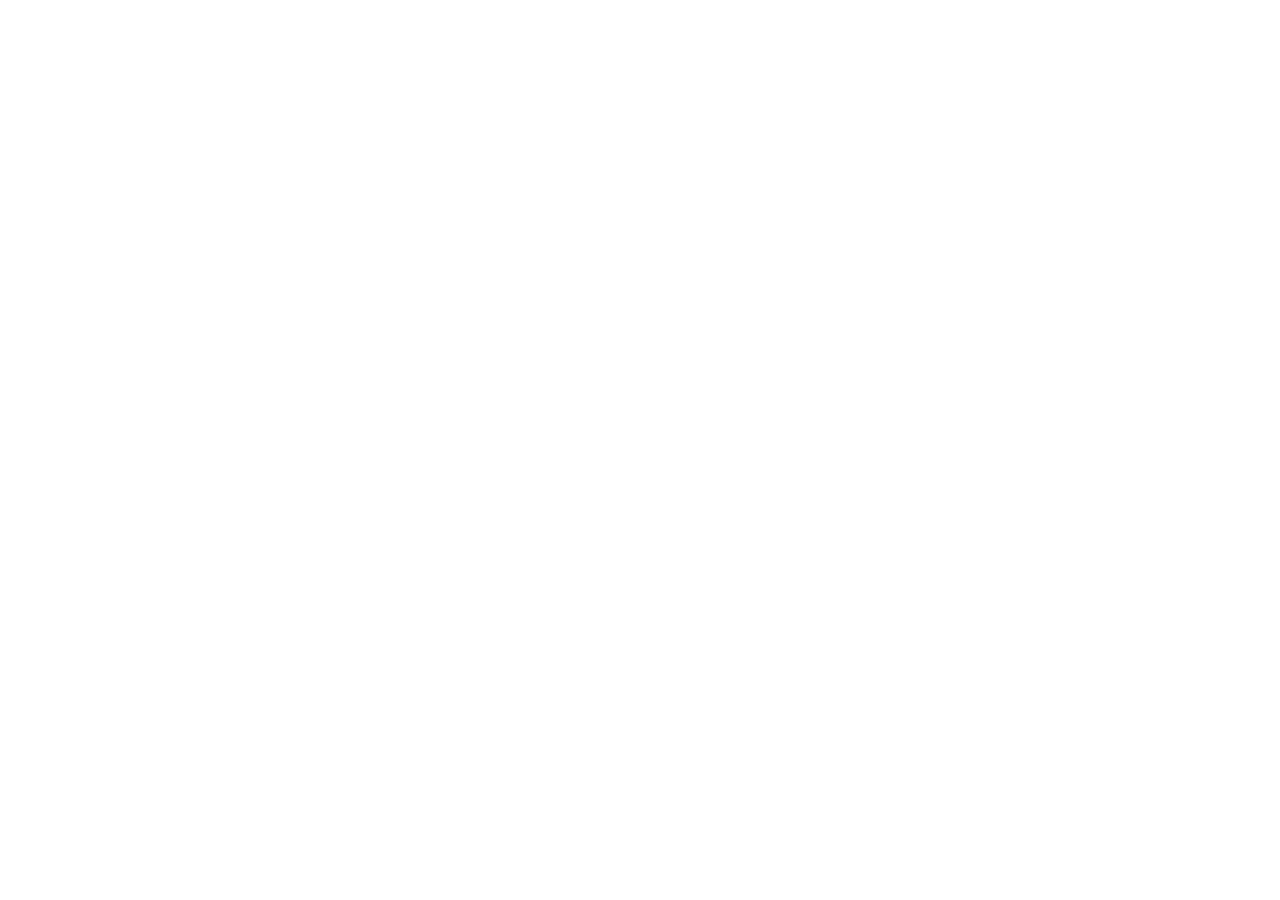
==== Pagina/Mipag.html @ 7a3989ac "agrego tp3 tp4 y pag" ====
<!DOCTYPE html>
<html lang="es">
<head>
    <meta charset="UTF-8">
    <meta name="viewport" content="width=device-width, initial-scale=1.0">
    <title>Milagros</title>

    <link rel="stylesheet" href="style.css">    
</head>
<body>
    
    
</body>
</html>
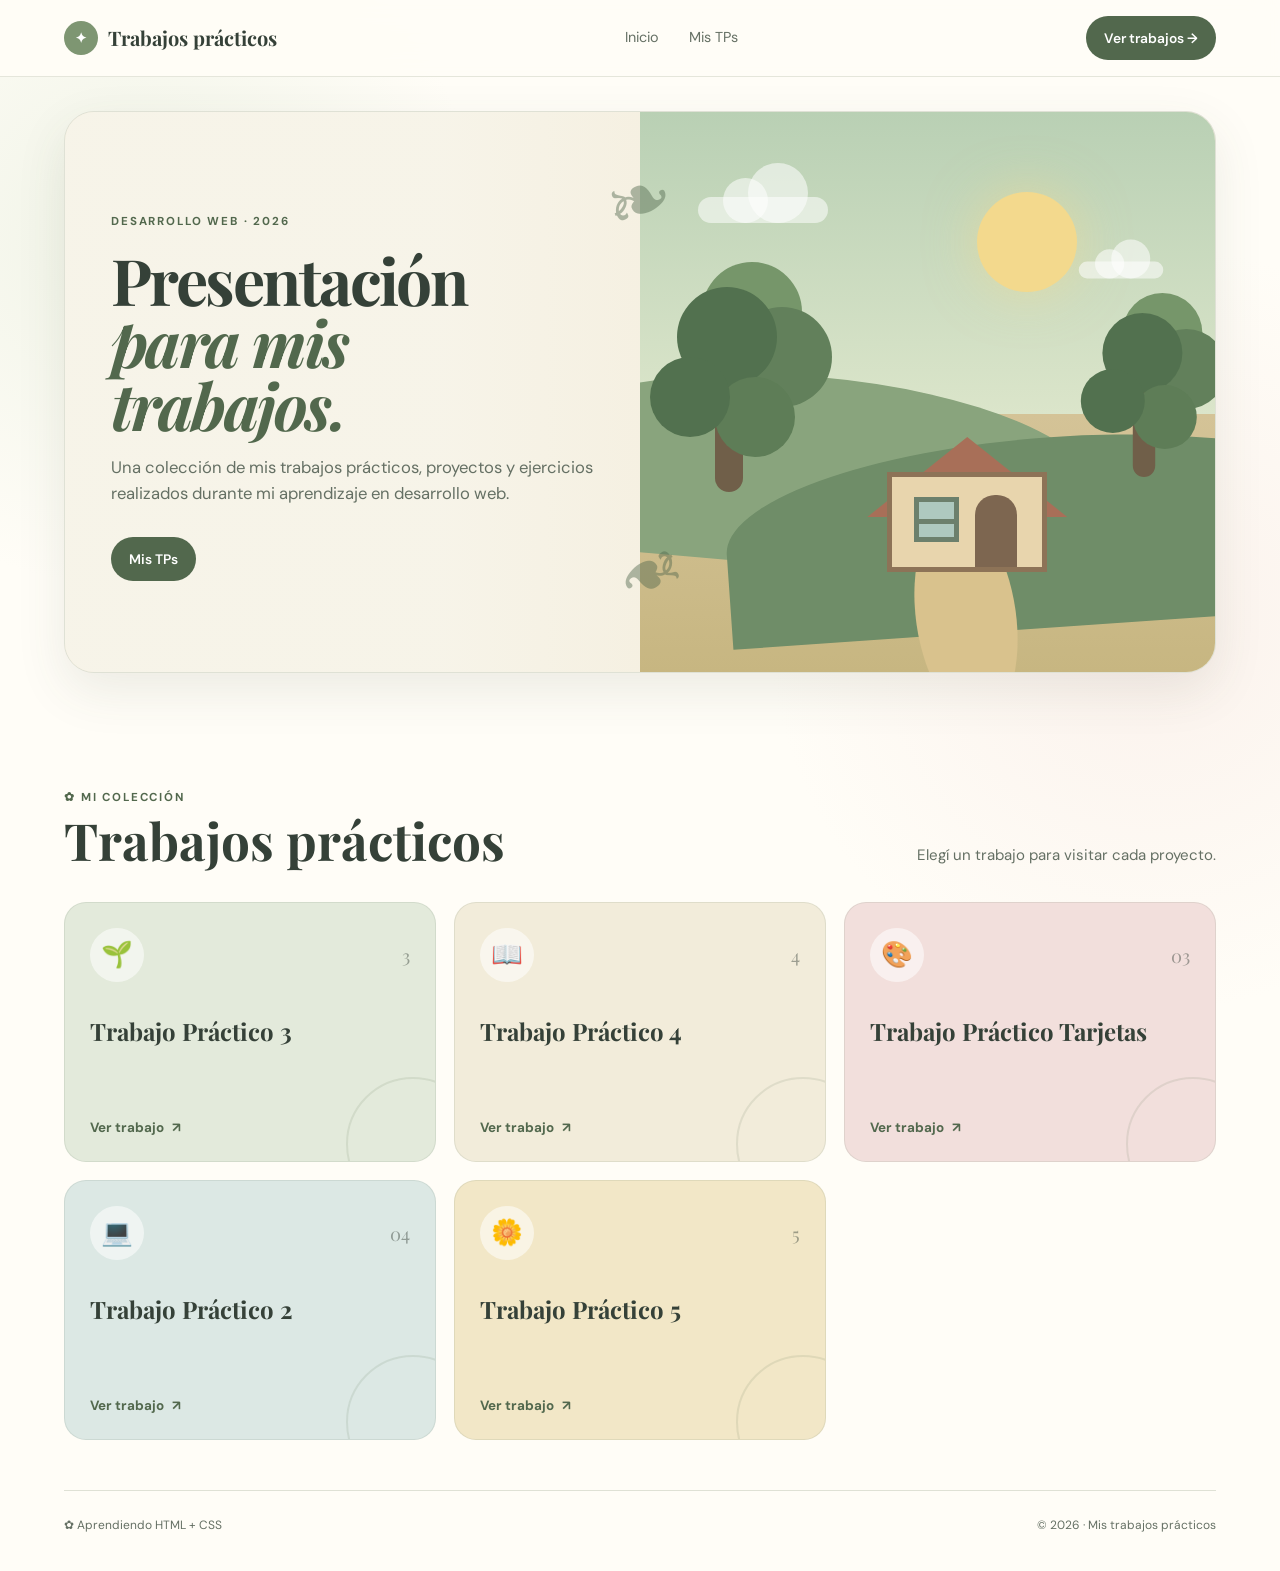
==== commit 89196baf: "actualizacion pag" ====
--- a/Pagina/Mipag.html
+++ b/Pagina/Mipag.html
@@ -3,13 +3,142 @@
 <head>
     <meta charset="UTF-8">
     <meta name="viewport" content="width=device-width, initial-scale=1.0">
-    <title>Milagros</title>
+    <meta name="description" content="Landing page personal con acceso a mis trabajos prácticos.">
+    <title>Milagros Chaile | TPs</title>
 
-    <link rel="stylesheet" href="style.css">    
+
+    <link rel="stylesheet" href="style.css">
 </head>
 <body>
-    
-    
+
+
+    <nav class="navbar">
+        <div class="nav-container">
+            <a href="#inicio" class="logo">
+                <span class="logo-mark">✦</span>
+                <span>Trabajos prácticos</span>
+            </a>
+
+            <div class="nav-links">
+                <a href="#inicio">Inicio</a>
+                <a href="#trabajos">Mis TPs</a>
+            </div>
+
+            <a href="#trabajos" class="nav-button">Ver trabajos →</a>
+        </div>
+    </nav>
+
+    <main>
+
+        <header id="inicio" class="hero">
+            <div class="hero-decoration leaf-one">❧</div>
+            <div class="hero-decoration leaf-two">❧</div>
+
+            <div class="hero-content">
+                <span class="eyebrow">DESARROLLO WEB · 2026</span>
+
+                <h1>
+                    Presentación 
+                    <span>para mis trabajos.</span>
+                </h1>
+
+                <p>
+                    Una colección de mis trabajos prácticos, proyectos y ejercicios
+                    realizados durante mi aprendizaje en desarrollo web.
+                </p>
+
+                <div class="hero-actions">
+                    <a href="#trabajos" class="primary-button"> Mis TPs</a>
+                </div>
+            </div>
+
+            <div class="hero-illustration" aria-hidden="true">
+                <div class="sun"></div>
+                <div class="hill hill-back"></div>
+                <div class="hill hill-front"></div>
+                <div class="tree tree-left"></div>
+                <div class="tree tree-right"></div>
+                <div class="house">
+                    <div class="house-roof"></div>
+                    <div class="house-body">
+                        <div class="window"></div>
+                        <div class="door"></div>
+                    </div>
+                </div>
+                <div class="path"></div>
+                <span class="cloud cloud-one"></span>
+                <span class="cloud cloud-two"></span>
+            </div>
+        </header>
+
+        <section id="trabajos" class="section works-section">
+            <div class="section-heading">
+                <div>
+                    <span class="section-kicker">✿ MI COLECCIÓN</span>
+                    <h2>Trabajos prácticos</h2>
+                </div>
+                <p>
+                    Elegí un trabajo para visitar cada proyecto.
+                </p>
+            </div>
+
+            <div class="works-grid">
+
+                <a href="../TP3/tarea3.html" class="work-card card-green">
+                    <div class="card-top">
+                        <span class="work-icon">🌱</span>
+                        <span class="card-number">3</span>
+                    </div>
+                    <h3>Trabajo Práctico 3</h3>
+                    <span class="card-link">Ver trabajo <b>↗</b></span>
+                </a>
+
+                <a href="../TP4clase7/Tp4.html" class="work-card card-cream">
+                    <div class="card-top">
+                        <span class="work-icon">📖</span>
+                        <span class="card-number">4</span>
+                    </div>
+                    <h3>Trabajo Práctico 4</h3>
+                    <span class="card-link">Ver trabajo <b>↗</b></span>
+                </a>
+
+                <a href="../claseTarjetas/Tarjetas.html" class="work-card card-pink">
+                    <div class="card-top">
+                        <span class="work-icon">🎨</span>
+                        <span class="card-number">03</span>
+                    </div>
+                    <h3>Trabajo Práctico Tarjetas</h3>
+                    <span class="card-link">Ver trabajo <b>↗</b></span>
+                </a>
+
+                <a href="../clase6/Tp2.html" class="work-card card-blue">
+                    <div class="card-top">
+                        <span class="work-icon">💻</span>
+                        <span class="card-number">04</span>
+                    </div>
+                    <h3>Trabajo Práctico 2</h3>
+                    <span class="card-link">Ver trabajo <b>↗</b></span>
+                </a>
+
+                <a href="../clase4/Clase4.html" class="work-card card-yellow">
+                    <div class="card-top">
+                        <span class="work-icon">🌼</span>
+                        <span class="card-number">5</span>
+                    </div>
+                    <h3>Trabajo Práctico 5</h3>
+                    <span class="card-link">Ver trabajo <b>↗</b></span>
+                </a>
+
+            </div>
+        </section>
+
+
+    </main>
+
+    <footer class="footer">
+        <span>✿ Aprendiendo HTML + CSS</span>
+        <span>© 2026 · Mis trabajos prácticos</span>
+    </footer>
+
 </body>
-</html>
-
+</html>
--- a/Pagina/style.css
+++ b/Pagina/style.css
@@ -0,0 +1,656 @@
+@import url('https://fonts.googleapis.com/css2?family=DM+Sans:wght@400;500;600;700&family=Playfair+Display:wght@500;600;700&display=swap');
+
+:root {
+    --ink: #354138;
+    --ink-soft: #657064;
+    --green: #7e9672;
+    --green-dark: #52684d;
+    --green-light: #dfe8d6;
+    --cream: #f7f4e9;
+    --paper: #fffdf7;
+    --pink: #f3dfdc;
+    --pink-dark: #b9827a;
+    --yellow: #f1e7c9;
+    --blue: #dce8e4;
+    --lavender: #e5e0eb;
+    --line: #dfe1d5;
+    --shadow: 0 18px 50px rgba(69, 79, 62, .10);
+    --radius: 22px;
+}
+
+* {
+    box-sizing: border-box;
+    margin: 0;
+    padding: 0;
+}
+
+html {
+    scroll-behavior: smooth;
+}
+
+body {
+    min-height: 100vh;
+    color: var(--ink);
+    background:
+        radial-gradient(circle at 10% 15%, rgba(222, 232, 211, .45), transparent 22rem),
+        radial-gradient(circle at 90% 40%, rgba(244, 224, 219, .38), transparent 24rem),
+        var(--paper);
+    font-family: "DM Sans", Arial, sans-serif;
+    line-height: 1.6;
+}
+
+a {
+    color: inherit;
+    text-decoration: none;
+}
+
+::selection {
+    background: var(--green-light);
+    color: var(--green-dark);
+}
+
+
+
+.navbar {
+    position: sticky;
+    top: 0;
+    z-index: 100;
+    padding: 16px 5%;
+    border-bottom: 1px solid rgba(223, 225, 213, .8);
+    background: rgba(255, 253, 247, .90);
+    backdrop-filter: blur(14px);
+}
+
+.nav-container {
+    width: min(1180px, 100%);
+    margin: auto;
+    display: flex;
+    align-items: center;
+    justify-content: space-between;
+    gap: 30px;
+}
+
+.logo {
+    display: flex;
+    align-items: center;
+    gap: 10px;
+    font-family: "Playfair Display", Georgia, serif;
+    font-size: 1.25rem;
+    font-weight: 700;
+}
+
+.logo-mark {
+    width: 34px;
+    height: 34px;
+    display: grid;
+    place-items: center;
+    border-radius: 50%;
+    color: white;
+    background: var(--green);
+    font-size: .9rem;
+}
+
+.nav-links {
+    display: flex;
+    align-items: center;
+    gap: 30px;
+    font-size: .9rem;
+    color: var(--ink-soft);
+}
+
+.nav-links a {
+    transition: color .2s ease;
+}
+
+.nav-links a:hover {
+    color: var(--green-dark);
+}
+
+.nav-button,
+.primary-button {
+    padding: 11px 18px;
+    border-radius: 999px;
+    color: white;
+    background: var(--green-dark);
+    font-size: .86rem;
+    font-weight: 600;
+    transition: transform .2s ease, box-shadow .2s ease;
+}
+
+.nav-button:hover,
+.primary-button:hover {
+    transform: translateY(-2px);
+    box-shadow: 0 10px 24px rgba(82, 104, 77, .20);
+}
+
+
+.hero {
+    width: min(1180px, 90%);
+    min-height: 560px;
+    margin: 34px auto 0;
+    position: relative;
+    display: grid;
+    grid-template-columns: 1fr 1fr;
+    overflow: hidden;
+    border: 1px solid var(--line);
+    border-radius: 30px;
+    background: #f2ead6;
+    box-shadow: var(--shadow);
+}
+
+.hero-content {
+    position: relative;
+    z-index: 3;
+    padding: 80px 8% 70px;
+    display: flex;
+    flex-direction: column;
+    justify-content: center;
+    background:
+        linear-gradient(90deg, rgba(247,244,233,.98) 65%, rgba(247,244,233,.62));
+}
+
+.eyebrow,
+.section-kicker {
+    color: var(--green-dark);
+    font-size: .72rem;
+    font-weight: 700;
+    letter-spacing: .16em;
+}
+
+.hero h1 {
+    max-width: 600px;
+    margin: 17px 0;
+    font-family: "Playfair Display", Georgia, serif;
+    font-size: clamp(3rem, 5vw, 5.2rem);
+    line-height: .98;
+    letter-spacing: -.04em;
+}
+
+.hero h1 span {
+    display: block;
+    color: var(--green-dark);
+    font-style: italic;
+}
+
+.hero p {
+    max-width: 500px;
+    color: var(--ink-soft);
+    font-size: 1.04rem;
+}
+
+.hero-actions {
+    display: flex;
+    align-items: center;
+    gap: 18px;
+    margin-top: 30px;
+}
+
+.secondary-button {
+    color: var(--green-dark);
+    font-size: .9rem;
+    font-weight: 600;
+}
+
+.hero-decoration {
+    position: absolute;
+    z-index: 4;
+    color: rgba(82, 104, 77, .45);
+    font-size: 5rem;
+    transform: rotate(-20deg);
+}
+
+.leaf-one {
+    top: 25px;
+    left: 47%;
+}
+
+.leaf-two {
+    bottom: 35px;
+    left: 48%;
+    transform: rotate(150deg);
+}
+
+/* Ilustración hecha únicamente con CSS */
+.hero-illustration {
+    position: relative;
+    min-height: 560px;
+    overflow: hidden;
+    background: linear-gradient(#b9d0b4 0%, #dbe5ca 54%, #d4c397 54%, #c7b681 100%);
+}
+
+.sun {
+    position: absolute;
+    top: 80px;
+    right: 24%;
+    width: 100px;
+    height: 100px;
+    border-radius: 50%;
+    background: #f3d98d;
+    box-shadow: 0 0 50px rgba(243, 217, 141, .55);
+}
+
+.cloud {
+    position: absolute;
+    width: 130px;
+    height: 26px;
+    border-radius: 50px;
+    background: rgba(255, 255, 255, .55);
+}
+
+.cloud::before,
+.cloud::after {
+    content: "";
+    position: absolute;
+    bottom: 0;
+    border-radius: 50%;
+    background: inherit;
+}
+
+.cloud::before {
+    left: 25px;
+    width: 45px;
+    height: 45px;
+}
+
+.cloud::after {
+    right: 20px;
+    width: 60px;
+    height: 60px;
+}
+
+.cloud-one {
+    top: 85px;
+    left: 10%;
+}
+
+.cloud-two {
+    top: 145px;
+    right: 5%;
+    transform: scale(.65);
+}
+
+.hill {
+    position: absolute;
+    bottom: 105px;
+    width: 100%;
+    height: 190px;
+    border-radius: 50% 50% 0 0;
+}
+
+.hill-back {
+    left: -20%;
+    background: #89a47d;
+    transform: rotate(5deg);
+}
+
+.hill-front {
+    left: 15%;
+    bottom: 45px;
+    width: 115%;
+    background: #6f8d68;
+    transform: rotate(-4deg);
+}
+
+.tree {
+    position: absolute;
+    bottom: 180px;
+    width: 28px;
+    height: 150px;
+    border-radius: 20px;
+    background: #705f49;
+}
+
+.tree::before,
+.tree::after {
+    content: "";
+    position: absolute;
+    border-radius: 50%;
+    background: #52714f;
+}
+
+.tree::before {
+    width: 100px;
+    height: 100px;
+    left: -38px;
+    top: -55px;
+    box-shadow: 55px 20px 0 #62805b, 25px -25px 0 #76966a;
+}
+
+.tree::after {
+    width: 80px;
+    height: 80px;
+    left: -65px;
+    top: 15px;
+    box-shadow: 65px 20px 0 #5e7d57;
+}
+
+.tree-left {
+    left: 13%;
+}
+
+.tree-right {
+    right: 10%;
+    transform: scale(.8);
+}
+
+.house {
+    position: absolute;
+    z-index: 5;
+    bottom: 100px;
+    left: 43%;
+    width: 160px;
+    height: 135px;
+}
+
+.house-roof {
+    position: absolute;
+    top: 0;
+    left: -20px;
+    width: 200px;
+    height: 80px;
+    background: #a86f58;
+    clip-path: polygon(50% 0, 100% 100%, 0 100%);
+}
+
+.house-body {
+    position: absolute;
+    bottom: 0;
+    width: 160px;
+    height: 100px;
+    border: 5px solid #8d7357;
+    background: #e8d5ad;
+}
+
+.window {
+    position: absolute;
+    top: 20px;
+    left: 22px;
+    width: 45px;
+    height: 45px;
+    border: 5px solid #6c806c;
+    background: #aec9bf;
+}
+
+.window::after {
+    content: "";
+    position: absolute;
+    top: 17px;
+    left: -5px;
+    width: 45px;
+    height: 5px;
+    background: #6c806c;
+}
+
+.door {
+    position: absolute;
+    bottom: 0;
+    right: 25px;
+    width: 42px;
+    height: 72px;
+    background: #7d6650;
+    border-radius: 20px 20px 0 0;
+}
+
+.path {
+    position: absolute;
+    z-index: 4;
+    bottom: -50px;
+    left: 48%;
+    width: 100px;
+    height: 210px;
+    border-radius: 50%;
+    background: #d9c28d;
+    transform: rotate(-8deg);
+}
+
+
+.section{ width: min(1180px, 90%);
+    margin: 110px auto 0;
+}
+
+.section-heading {
+    display: flex;
+    justify-content: space-between;
+    align-items: end;
+    gap: 40px;
+    margin-bottom: 35px;
+}
+
+.section-heading h2,
+.about-content h2,
+.contact-content h2 {
+    margin-top: 5px;
+    font-family: "Playfair Display", Georgia, serif;
+    font-size: clamp(2.1rem, 4vw, 3.3rem);
+    line-height: 1.05;
+}
+
+.section-heading p {
+    max-width: 470px;
+    color: var(--ink-soft);
+    font-size: .94rem;
+}
+
+
+
+.works-grid {
+    display: grid;
+    grid-template-columns: repeat(3, 1fr);
+    gap: 18px;
+}
+
+.work-card {
+    min-height: 260px;
+    position: relative;
+    padding: 25px;
+    overflow: hidden;
+    border: 1px solid rgba(110, 125, 105, .14);
+    border-radius: var(--radius);
+    transition: transform .25s ease, box-shadow .25s ease;
+}
+
+.work-card::after {
+    content: "";
+    position: absolute;
+    width: 130px;
+    height: 130px;
+    right: -45px;
+    bottom: -50px;
+    border: 2px solid rgba(82, 104, 77, .12);
+    border-radius: 50%;
+}
+
+.work-card:hover {
+    transform: translateY(-7px) rotate(-.4deg);
+    box-shadow: var(--shadow);
+}
+
+.card-green { background: #e3eadb; }
+.card-cream { background: #f2ecda; }
+.card-pink { background: #f2dfdc; }
+.card-blue { background: #dce8e4; }
+.card-yellow { background: #f2e7c7; }
+.card-lavender { background: #e6e1ea; }
+
+.card-top {
+    display: flex;
+    justify-content: space-between;
+    align-items: center;
+}
+
+.work-icon {
+    width: 54px;
+    height: 54px;
+    display: grid;
+    place-items: center;
+    border-radius: 50%;
+    background: rgba(255, 255, 255, .55);
+    font-size: 1.6rem;
+}
+
+.card-number {
+    color: rgba(53, 65, 56, .45);
+    font-family: "Playfair Display", Georgia, serif;
+    font-size: 1.15rem;
+}
+
+.work-card h3 {
+    margin-top: 30px;
+    font-family: "Playfair Display", Georgia, serif;
+    font-size: 1.5rem;
+}
+
+.work-card p {
+    max-width: 290px;
+    margin-top: 7px;
+    color: var(--ink-soft);
+    font-size: .88rem;
+}
+
+.card-link {
+    position: absolute;
+    bottom: 23px;
+    left: 25px;
+    color: var(--green-dark);
+    font-size: .84rem;
+    font-weight: 700;
+}
+
+.card-link b {
+    margin-left: 5px;
+}
+
+.about-card {
+    display: grid;
+    grid-template-columns: .9fr 1.1fr;
+    overflow: hidden;
+    border: 1px solid var(--line);
+    border-radius: 28px;
+    background: var(--green-light);
+}
+
+.about-illustration {
+    position: relative;
+    min-height: 390px;
+    overflow: hidden;
+    background: linear-gradient(#d9e4d0 0 58%, #9bae87 58%);
+}
+
+.about-sun {
+    position: absolute;
+    top: 45px;
+    right: 20%;
+    color: #caa95d;
+    font-size: 3rem;
+}
+
+.about-window {
+    position: absolute;
+    bottom: 0;
+    left: 18%;
+    width: 62%;
+    height: 72%;
+    border: 16px solid #8b745c;
+    border-bottom: 0;
+    background: #b9d1cc;
+}
+
+.window-sky {
+    position: absolute;
+    inset: 0 0 42%;
+    background: #b8d3cc;
+}
+
+.window-ground {
+    position: absolute;
+    inset: 58% 0 0;
+    background: #91a67e;
+}
+
+.window-tree {
+    position: absolute;
+    bottom: 30%;
+    left: 35%;
+    width: 22px;
+    height: 110px;
+    background: #725e4a;
+}
+
+.window-tree::before {
+    content: "";
+    position: absolute;
+    width: 100px;
+    height: 100px;
+    left: -40px;
+    top: -65px;
+    border-radius: 50%;
+    background: #587855;
+    box-shadow: 45px 25px 0 #6b8a5d;
+}
+
+.about-plant {
+    position: absolute;
+    z-index: 5;
+    color: #587355;
+    font-size: 5rem;
+}
+
+.plant-a {
+    bottom: 35px;
+    left: 4%;
+}
+
+.plant-b {
+    bottom: 20px;
+    right: 4%;
+    transform: rotate(100deg);
+}
+
+.about-content {
+    padding: 60px;
+    display: flex;
+    flex-direction: column;
+    justify-content: center;
+}
+
+.about-content p {
+    max-width: 570px;
+    margin-top: 22px;
+    color: var(--ink-soft);
+}
+
+.mini-stats {
+    display: flex;
+    gap: 45px;
+    margin-top: 35px;
+}
+
+.mini-stats div {
+    display: flex;
+    flex-direction: column;
+}
+
+.mini-stats strong {
+    font-family: "Playfair Display", Georgia, serif;
+    font-size: 1.5rem;
+}
+
+.mini-stats span {
+    color: var(--ink-soft);
+    font-size: .75rem;
+}
+
+.footer {
+    width: min(1180px, 90%);
+    margin: 50px auto 0;
+    padding: 25px 0 35px;
+    display: flex;
+    justify-content: space-between;
+    gap: 20px;
+    border-top: 1px solid var(--line);
+    color: var(--ink-soft);
+    font-size: .75rem;
+}
+
+
+
